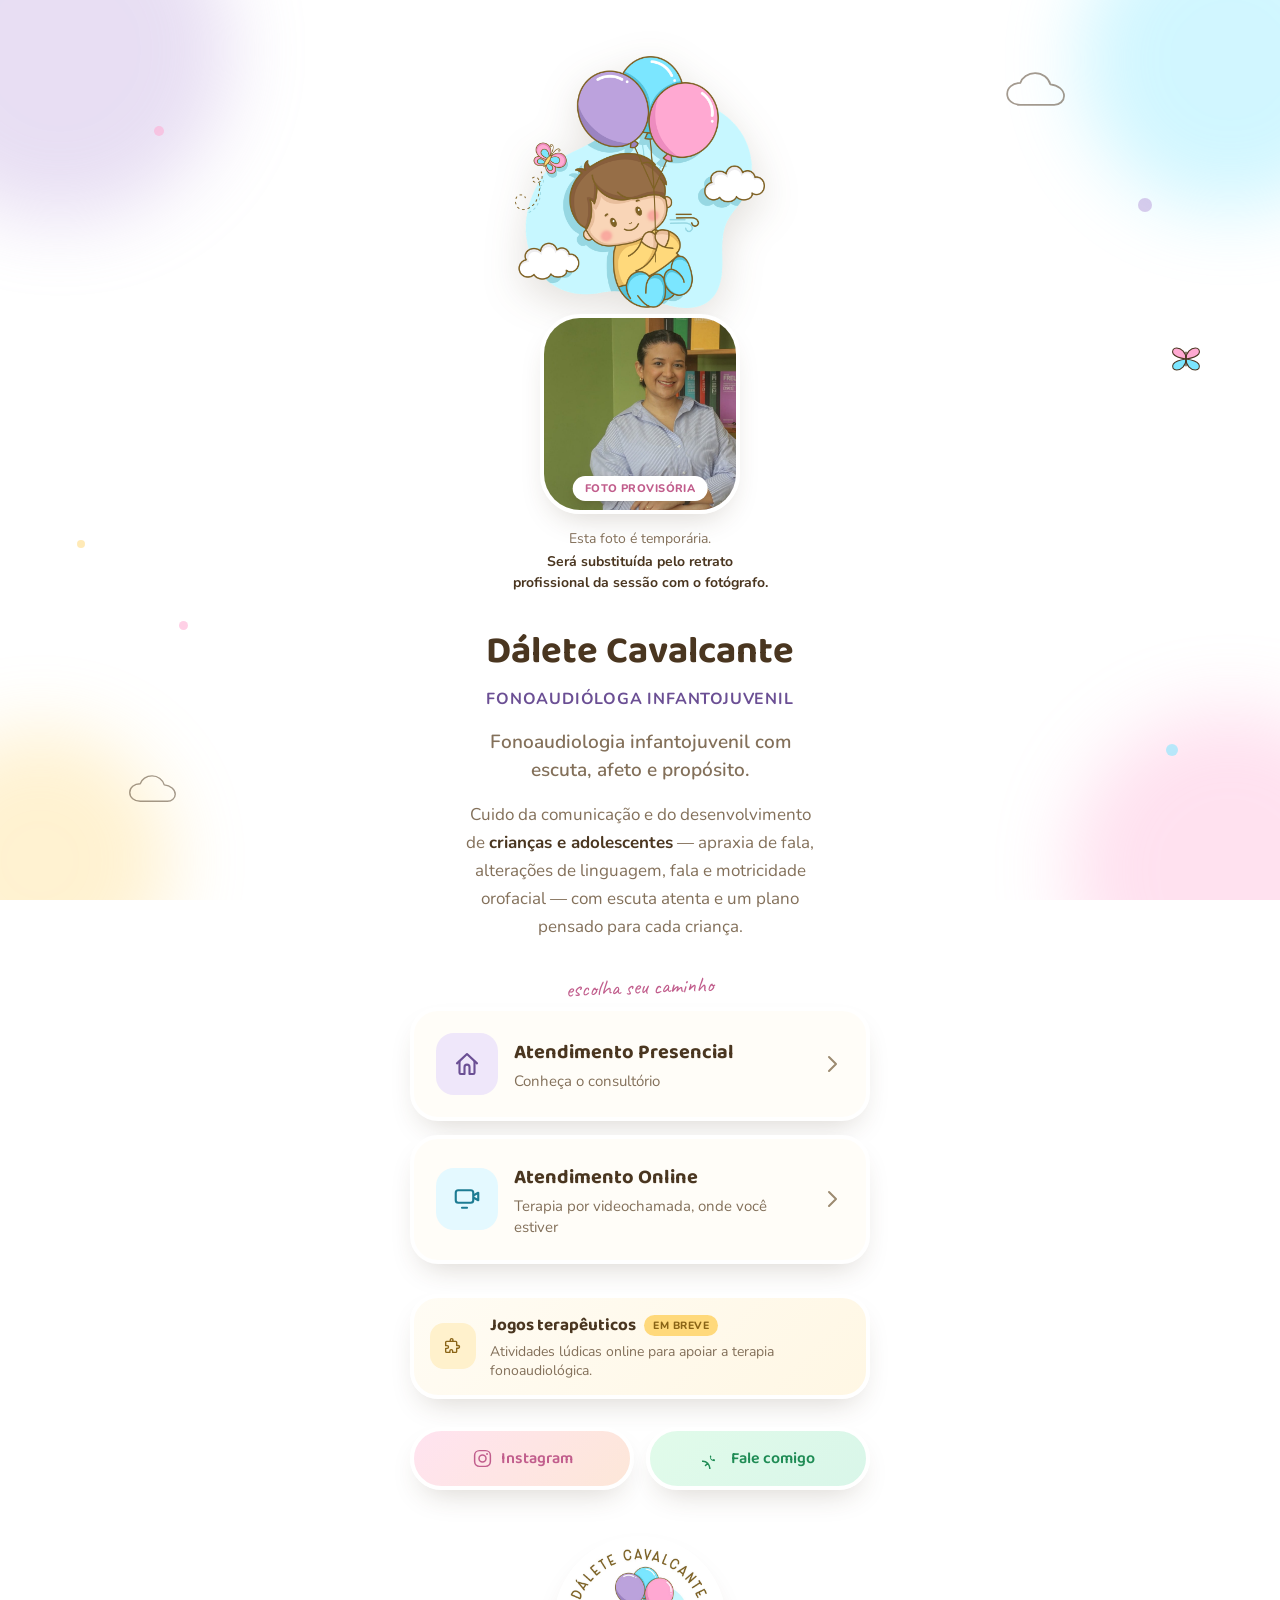
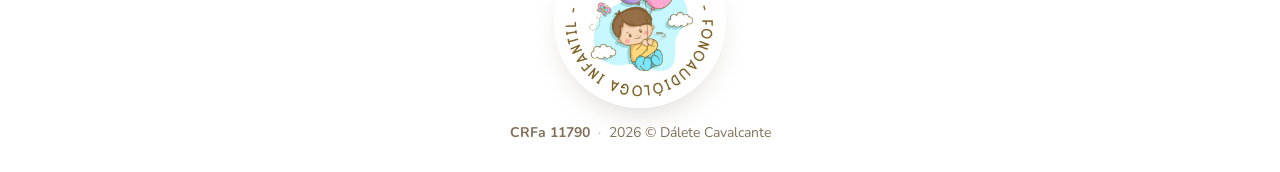
==== index.html @ 8e4f5c5f "subindo site de teste" ====
<!DOCTYPE html>
<html lang="pt-BR">
<head>
<meta charset="UTF-8">
<meta name="viewport" content="width=device-width, initial-scale=1.0">
<title>Dálete Cavalcante | Fonoaudióloga Infantojuvenil</title>
<meta name="description" content="Fonoaudiologia infantojuvenil com escuta, afeto e propósito. Apraxia de fala, alterações de linguagem, fala e motricidade orofacial — atendimento presencial e online.">
<meta name="theme-color" content="#BCA2DD">

<!-- Open Graph -->
<meta property="og:type" content="website">
<meta property="og:title" content="Dálete Cavalcante | Fonoaudióloga Infantojuvenil">
<meta property="og:description" content="Fonoaudiologia infantojuvenil com escuta, afeto e propósito. Atendimento presencial e online.">
<meta property="og:image" content="https://daletefono.com.br/assets/img/logo-principal.png">
<meta property="og:url" content="https://daletefono.com.br/">
<meta property="og:locale" content="pt_BR">

<link rel="icon" type="image/png" sizes="32x32" href="assets/img/favicon-32.png">
<link rel="apple-touch-icon" sizes="180x180" href="assets/img/favicon-180.png">

<link rel="preconnect" href="https://fonts.googleapis.com">
<link rel="preconnect" href="https://fonts.gstatic.com" crossorigin>
<link href="https://fonts.googleapis.com/css2?family=Baloo+2:wght@600;700;800&family=Nunito:wght@400;600;700;800&family=Caveat:wght@600&display=swap" rel="stylesheet">

<link rel="stylesheet" href="assets/css/style.css">
</head>
<body>

<!-- Ambient decorative background: soft blobs, confetti dots and faint
     brand motifs (cloud, butterfly) — a quiet echo of Dálete's own
     illustrated logo world, kept subtle so the page stays white. -->
<div class="ambient" aria-hidden="true">
  <div class="blob blob--purple"></div>
  <div class="blob blob--blue"></div>
  <div class="blob blob--pink"></div>
  <div class="blob blob--yellow"></div>

  <div class="dot" style="width:10px;height:10px;top:14%;left:12%;background:var(--pink);"></div>
  <div class="dot" style="width:14px;height:14px;top:22%;right:10%;background:var(--purple);"></div>
  <div class="dot" style="width:8px;height:8px;top:60%;left:6%;background:var(--yellow);"></div>
  <div class="dot" style="width:12px;height:12px;bottom:16%;right:8%;background:var(--blue);"></div>
  <div class="dot" style="width:9px;height:9px;bottom:30%;left:14%;background:var(--pink);"></div>

  <svg class="cloud-deco" style="top:8%; right:16%; width:70px;" viewBox="0 0 64 40" fill="none" xmlns="http://www.w3.org/2000/svg" aria-hidden="true">
    <path d="M14 30C7 30 2 25.5 2 20s5-10 12-10c1.6-5 7-9 13.5-9 6.7 0 12.4 4.4 13.9 10.3C48.5 11.9 54 16.4 54 22c0 4.4-4 8-9 8H14Z" stroke="#4A3620" stroke-width="1.6" stroke-linejoin="round"/>
  </svg>
  <svg class="cloud-deco" style="bottom:10%; left:10%; width:56px;" viewBox="0 0 64 40" fill="none" xmlns="http://www.w3.org/2000/svg" aria-hidden="true">
    <path d="M14 30C7 30 2 25.5 2 20s5-10 12-10c1.6-5 7-9 13.5-9 6.7 0 12.4 4.4 13.9 10.3C48.5 11.9 54 16.4 54 22c0 4.4-4 8-9 8H14Z" stroke="#4A3620" stroke-width="1.6" stroke-linejoin="round"/>
  </svg>

  <svg class="butterfly-deco" style="top:38%; right:6%;" viewBox="0 0 40 40" fill="none" xmlns="http://www.w3.org/2000/svg" aria-hidden="true">
    <path d="M20 20c0-8-6-13-11-13-4 0-6 3-4 7 2 3 8 5 15 6Z" fill="#FFA9D2" stroke="#4A3620" stroke-width="1.2"/>
    <path d="M20 20c0 8-6 13-11 13-4 0-6-3-4-7 2-3 8-5 15-6Z" fill="#7BE6FF" stroke="#4A3620" stroke-width="1.2"/>
    <path d="M20 20c0-8 6-13 11-13 4 0 6 3 4 7-2 3-8 5-15 6Z" fill="#FFA9D2" stroke="#4A3620" stroke-width="1.2"/>
    <path d="M20 20c0 8 6 13 11 13 4 0 6-3 4-7-2-3-8-5-15-6Z" fill="#7BE6FF" stroke="#4A3620" stroke-width="1.2"/>
    <line x1="20" y1="12" x2="20" y2="28" stroke="#4A3620" stroke-width="1.4" stroke-linecap="round"/>
  </svg>
</div>

<main class="page">

  <!-- Hero illustration — full artwork, uncropped -->
  <div class="hero-illustration">
    <img src="assets/img/icone-hero.png" alt="Ilustração de menino segurando balões roxo, azul e rosa, com nuvens e uma borboleta ao redor.">
  </div>

  <!-- Photo placeholder — using a reference photo of Dálete until the
       professional photo session happens. Clearly flagged as provisória. -->
  <div class="photo-frame">
    <img src="assets/img/foto-placeholder.jpg" alt="Foto provisória de Dálete Cavalcante, sorrindo, ambiente do consultório.">
    <span class="photo-badge">Foto provisória</span>
  </div>
  <p class="photo-caption">
    Esta foto é temporária.
    <strong>Será substituída pelo retrato profissional da sessão com o fotógrafo.</strong>
  </p>

  <!-- Identity -->
  <h1 class="name">Dálete Cavalcante</h1>
  <p class="role">Fonoaudióloga Infantojuvenil</p>
  <p class="tagline">Fonoaudiologia infantojuvenil com escuta, afeto e propósito.</p>

  <p class="bio">
    Cuido da comunicação e do desenvolvimento de <strong>crianças e adolescentes</strong> —
    apraxia de fala, alterações de linguagem, fala e motricidade orofacial —
    com escuta atenta e um plano pensado para cada criança.
  </p>

  <!-- Paths -->
  <p class="eyebrow-script">escolha seu caminho</p>
  <nav class="paths" aria-label="Formas de atendimento">
    <a class="sticker path-card path-card--presencial" href="/atendimentopresencial/">
      <span class="path-card__icon">
        <svg viewBox="0 0 24 24" fill="none" xmlns="http://www.w3.org/2000/svg" aria-hidden="true">
          <path d="M4 11.5 12 4l8 7.5" stroke="currentColor" stroke-width="1.7" stroke-linecap="round" stroke-linejoin="round"/>
          <path d="M6 10v9a1 1 0 0 0 1 1h3v-5.5a2 2 0 0 1 2-2 2 2 0 0 1 2 2V20h3a1 1 0 0 0 1-1v-9" stroke="currentColor" stroke-width="1.7" stroke-linecap="round" stroke-linejoin="round"/>
        </svg>
      </span>
      <span class="path-card__text">
        <span class="path-card__title">Atendimento Presencial</span>
        <span class="path-card__subtitle">Conheça o consultório</span>
      </span>
      <svg class="path-card__arrow" viewBox="0 0 24 24" fill="none" xmlns="http://www.w3.org/2000/svg" aria-hidden="true">
        <path d="M9 5l7 7-7 7" stroke="currentColor" stroke-width="2" stroke-linecap="round" stroke-linejoin="round"/>
      </svg>
    </a>

    <a class="sticker path-card path-card--online" href="/atendimentovirtual/">
      <span class="path-card__icon">
        <svg viewBox="0 0 24 24" fill="none" xmlns="http://www.w3.org/2000/svg" aria-hidden="true">
          <rect x="3" y="5" width="14" height="10" rx="2" stroke="currentColor" stroke-width="1.7"/>
          <path d="M17 9.2 21 7v6l-4-2.2" stroke="currentColor" stroke-width="1.7" stroke-linejoin="round"/>
          <path d="M8 19h4" stroke="currentColor" stroke-width="1.7" stroke-linecap="round"/>
        </svg>
      </span>
      <span class="path-card__text">
        <span class="path-card__title">Atendimento Online</span>
        <span class="path-card__subtitle">Terapia por videochamada, onde você estiver</span>
      </span>
      <svg class="path-card__arrow" viewBox="0 0 24 24" fill="none" xmlns="http://www.w3.org/2000/svg" aria-hidden="true">
        <path d="M9 5l7 7-7 7" stroke="currentColor" stroke-width="2" stroke-linecap="round" stroke-linejoin="round"/>
      </svg>
    </a>
  </nav>

  <!-- Jogos -->
  <div class="sticker games-card">
    <span class="games-card__icon">
      <svg viewBox="0 0 24 24" fill="none" xmlns="http://www.w3.org/2000/svg" aria-hidden="true">
        <path d="M9 7h1.5a1.5 1.5 0 1 0 0-3 1.5 1.5 0 0 0-1.5 1.4V7H5a1 1 0 0 0-1 1v3.6h1.6a1.5 1.5 0 1 1 0 3H4V18a1 1 0 0 0 1 1h3.6v-1.6a1.5 1.5 0 1 1 3 0V19H15a1 1 0 0 0 1-1v-3.6h1.6a1.5 1.5 0 1 0 0-3H16V8a1 1 0 0 0-1-1h-3.6" stroke="currentColor" stroke-width="1.5" stroke-linejoin="round"/>
      </svg>
    </span>
    <span class="games-card__text">
      <span class="games-card__title">Jogos terapêuticos <span class="badge-soon">Em breve</span></span>
      <span class="games-card__subtitle">Atividades lúdicas online para apoiar a terapia fonoaudiológica.</span>
    </span>
  </div>

  <!-- Social -->
  <div class="social-row">
    <a class="social-pill social-pill--instagram" href="https://www.instagram.com/fonodalete/" target="_blank" rel="noopener">
      <svg viewBox="0 0 24 24" fill="none" xmlns="http://www.w3.org/2000/svg" aria-hidden="true">
        <rect x="3" y="3" width="18" height="18" rx="5.5" stroke="currentColor" stroke-width="1.7"/>
        <circle cx="12" cy="12" r="4" stroke="currentColor" stroke-width="1.7"/>
        <circle cx="17.2" cy="6.8" r="1.1" fill="currentColor"/>
      </svg>
      Instagram
    </a>
    <a class="social-pill social-pill--whatsapp" href="https://wa.me/5585991667838" target="_blank" rel="noopener">
      <svg viewBox="0 0 24 24" fill="none" xmlns="http://www.w3.org/2000/svg" aria-hidden="true">
        <path d="M6.5 17.5 4 20l2.6-2.4A8 8 0 1 1 6.5 17.5Z" stroke="currentColor" stroke-width="1.7" stroke-linejoin="round"/>
        <path d="M9 10c0 3 2 5 5 5 .5 0 .9-.6.9-1.2l-.2-.6-1.6-.7-.9 1c-1-.5-1.9-1.4-2.4-2.4l1-.9-.7-1.6-.6-.2C9.6 9.1 9 9.5 9 10Z" fill="currentColor"/>
      </svg>
      Fale comigo
    </a>
  </div>

  <!-- Footer -->
  <footer class="site-footer">
    <img src="assets/img/sublogo.png" alt="Selo Dálete Cavalcante — Fonoaudióloga Infantil">
    <p>
      <span class="crfa">CRFa 11790</span>
      <span class="dot-sep">·</span>
      <span id="ano">2026</span> © Dálete Cavalcante
    </p>
  </footer>

</main>

<script src="assets/js/main.js"></script>
</body>
</html>
---- assets/css/style.css ----
/* =========================================================
   Dálete Cavalcante — Fonoaudióloga Infantojuvenil
   Cartão de visita digital
   ========================================================= */

:root {
  /* Brand palette */
  --purple: #BCA2DD;
  --purple-deep: #9B7FC4;
  --purple-ink: #6B4F94;
  --blue: #7BE6FF;
  --blue-deep: #3FC3E6;
  --blue-ink: #1D7C93;
  --pink: #FFA9D2;
  --pink-deep: #F787B7;
  --pink-ink: #C15D8C;
  --yellow: #FFD97B;
  --yellow-deep: #F0BB4A;
  --yellow-ink: #8A6416;

  /* Neutrals derived from the brand's outline/caption color */
  --ink: #4A3620;
  --ink-soft: #83705A;
  --ink-faint: #9C8A70;
  --paper: #FFFFFF;
  --paper-warm: #FFFDF8;
  --line: #EFE6D6;

  --shadow-sticker: 0 14px 30px -12px rgba(74, 54, 32, 0.22);
  --shadow-sticker-hover: 0 20px 34px -10px rgba(74, 54, 32, 0.28);

  --radius-lg: 28px;
  --radius-md: 20px;
  --radius-pill: 999px;

  --font-display: "Baloo 2", "Segoe UI Rounded", sans-serif;
  --font-body: "Nunito", "Segoe UI", sans-serif;
  --font-script: "Caveat", cursive;
}

* { box-sizing: border-box; }

html {
  scroll-behavior: smooth;
}

body {
  margin: 0;
  font-family: var(--font-body);
  color: var(--ink);
  background: var(--paper);
  -webkit-font-smoothing: antialiased;
  overflow-x: hidden;
}

img { max-width: 100%; display: block; }

a { color: inherit; text-decoration: none; }

button { font-family: inherit; }

.visually-hidden {
  position: absolute;
  width: 1px; height: 1px;
  overflow: hidden;
  clip: rect(0 0 0 0);
  white-space: nowrap;
}

/* Visible keyboard focus */
a:focus-visible,
button:focus-visible {
  outline: 3px solid var(--purple-deep);
  outline-offset: 3px;
  border-radius: 12px;
}

/* =========================================================
   Ambient background — soft blobs, confetti dots, line-art
   clouds and a drifting butterfly, echoing the brand's own
   promotional artwork. Kept faint so the page reads as white.
   ========================================================= */

.ambient {
  position: fixed;
  inset: 0;
  z-index: 0;
  pointer-events: none;
  overflow: hidden;
}

.blob {
  position: absolute;
  border-radius: 50%;
  filter: blur(38px);
  opacity: 0.35;
}
.blob--purple { width: 340px; height: 340px; top: -120px; left: -110px; background: var(--purple); }
.blob--blue   { width: 300px; height: 300px; top: -90px; right: -100px; background: var(--blue); }
.blob--pink   { width: 320px; height: 320px; bottom: -130px; right: -110px; background: var(--pink); }
.blob--yellow { width: 260px; height: 260px; bottom: -90px; left: -90px; background: var(--yellow); }

.dot {
  position: absolute;
  border-radius: 50%;
  opacity: 0.55;
}

.cloud-deco {
  position: absolute;
  opacity: 0.5;
}

.butterfly-deco {
  position: absolute;
  width: 34px;
  animation: drift 7s ease-in-out infinite;
}
.butterfly-deco path,
.butterfly-deco ellipse { }

@keyframes drift {
  0%, 100% { transform: translate(0, 0) rotate(-4deg); }
  50% { transform: translate(6px, -10px) rotate(4deg); }
}

@media (prefers-reduced-motion: reduce) {
  .butterfly-deco { animation: none; }
  html { scroll-behavior: auto; }
  * { animation-duration: 0.001ms !important; animation-iteration-count: 1 !important; transition-duration: 0.001ms !important; }
}

/* =========================================================
   Layout shell
   ========================================================= */

.page {
  position: relative;
  z-index: 1;
  max-width: 460px;
  margin: 0 auto;
  padding: 40px 20px 28px;
  display: flex;
  flex-direction: column;
  align-items: center;
}

@media (min-width: 600px) {
  .page { max-width: 500px; padding-top: 56px; }
}

/* =========================================================
   Sticker component — the page's signature treatment:
   a thick paper border + soft warm shadow, echoing the
   brand's own die-cut badge logo variants.
   ========================================================= */

.sticker {
  background: var(--paper-warm);
  border: 4px solid var(--paper);
  border-radius: var(--radius-lg);
  box-shadow: var(--shadow-sticker);
}

/* Note: no load-time "fade/rise in" animation on purpose — any
   approach that hides content until an animation completes risks
   showing a blank page to a tool or bot that captures a single
   frame before the timeline finishes. Content is simply present.
   Motion is reserved for direct interaction (button hover/focus
   below), which carries no such risk. */

/* =========================================================
   Header: hero illustration — shown whole, uncropped, so the
   full artwork (balloons, clouds, butterfly) reads clearly.
   ========================================================= */

.hero-illustration {
  width: 220px;
  margin-bottom: 6px;
  filter: drop-shadow(0 12px 20px rgba(74, 54, 32, 0.16));
}
.hero-illustration img {
  width: 100%;
  height: auto;
}

@media (min-width: 600px) {
  .hero-illustration { width: 250px; }
}

/* =========================================================
   Photo placeholder
   ========================================================= */

.photo-frame {
  width: 200px;
  height: 200px;
  border-radius: 40px;
  margin-bottom: 14px;
  position: relative;
  overflow: hidden;
  border: 4px solid var(--paper);
  box-shadow: var(--shadow-sticker);
}
.photo-frame img {
  width: 100%;
  height: 100%;
  object-fit: cover;
}

.photo-badge {
  position: absolute;
  bottom: 9px;
  left: 50%;
  transform: translateX(-50%);
  background: var(--paper);
  color: var(--pink-ink);
  font-family: var(--font-body);
  font-weight: 800;
  font-size: 11px;
  letter-spacing: .04em;
  text-transform: uppercase;
  padding: 5px 12px;
  border-radius: var(--radius-pill);
  box-shadow: 0 6px 14px -4px rgba(74, 54, 32, 0.35);
  white-space: nowrap;
}

.photo-caption {
  font-size: 14px;
  color: var(--ink-soft);
  text-align: center;
  margin: 0 0 28px;
  max-width: 260px;
  line-height: 1.5;
}
.photo-caption strong { color: var(--ink); display: block; font-size: 14px; margin-top: 2px; }

/* =========================================================
   Identity block
   ========================================================= */

.name {
  font-family: var(--font-display);
  font-weight: 700;
  font-size: clamp(30px, 7vw, 38px);
  margin: 0;
  text-align: center;
  color: var(--ink);
}

.role {
  font-family: var(--font-body);
  font-weight: 700;
  font-size: 16px;
  letter-spacing: .05em;
  text-transform: uppercase;
  color: var(--purple-ink);
  text-align: center;
  margin: 6px 0 18px;
}

.tagline {
  font-family: var(--font-body);
  font-weight: 600;
  font-size: 19px;
  line-height: 1.5;
  text-align: center;
  color: var(--ink-soft);
  max-width: 340px;
  margin: 0 0 16px;
}

.bio {
  font-size: 17px;
  line-height: 1.65;
  text-align: center;
  color: var(--ink-soft);
  max-width: 350px;
  margin: 0 0 32px;
}
.bio strong { color: var(--ink); font-weight: 700; }

/* =========================================================
   Handwritten eyebrow accent (used once, restrained)
   ========================================================= */

.eyebrow-script {
  font-family: var(--font-script);
  font-size: 22px;
  color: var(--pink-ink);
  transform: rotate(-2deg);
  margin: 0 0 6px;
  text-align: center;
}

/* =========================================================
   CTA sticker cards
   ========================================================= */

.paths {
  width: 100%;
  display: flex;
  flex-direction: column;
  gap: 14px;
  margin-bottom: 30px;
}

.path-card {
  display: flex;
  align-items: center;
  gap: 16px;
  padding: 22px 22px;
  text-align: left;
  transition: transform .22s ease, box-shadow .22s ease;
  cursor: pointer;
}
.path-card:hover,
.path-card:focus-visible {
  transform: translateY(-3px) rotate(-0.4deg);
  box-shadow: var(--shadow-sticker-hover);
}
.path-card:active { transform: translateY(-1px) rotate(0deg); }

.path-card__icon {
  flex: none;
  width: 62px;
  height: 62px;
  border-radius: 18px;
  display: flex;
  align-items: center;
  justify-content: center;
}
.path-card__icon svg { width: 30px; height: 30px; }

.path-card--presencial .path-card__icon { background: #EFE7FA; color: var(--purple-ink); }
.path-card--online .path-card__icon { background: #E4F9FF; color: var(--blue-ink); }

.path-card__text { flex: 1 1 auto; min-width: 0; }

.path-card__title {
  display: block;
  font-family: var(--font-display);
  font-weight: 700;
  font-size: 20px;
  color: var(--ink);
  margin: 0 0 3px;
}

.path-card__subtitle {
  display: block;
  font-size: 15px;
  color: var(--ink-soft);
  margin: 0;
  line-height: 1.4;
}

.path-card__arrow {
  flex: none;
  width: 24px;
  height: 24px;
  color: var(--ink-faint);
  transition: transform .22s ease;
}
.path-card:hover .path-card__arrow { transform: translateX(3px); }

/* =========================================================
   Jogos card (informational, coming soon)
   ========================================================= */

.games-card {
  width: 100%;
  display: flex;
  align-items: center;
  gap: 14px;
  padding: 14px 16px;
  margin-bottom: 28px;
  background: linear-gradient(135deg, #FFFCF4, #FFF7E4);
}

.games-card__icon {
  flex: none;
  width: 46px;
  height: 46px;
  border-radius: 14px;
  background: #FFF1CC;
  color: var(--yellow-ink);
  display: flex;
  align-items: center;
  justify-content: center;
}
.games-card__icon svg { width: 22px; height: 22px; }

.games-card__text { flex: 1 1 auto; min-width: 0; }
.games-card__title {
  font-family: var(--font-display);
  font-weight: 700;
  font-size: 17px;
  margin: 0 0 3px;
  display: flex;
  align-items: center;
  gap: 8px;
  flex-wrap: wrap;
}
.games-card__subtitle { display: block; font-size: 14px; color: var(--ink-soft); margin: 0; line-height: 1.4; }

.badge-soon {
  font-family: var(--font-body);
  font-weight: 800;
  font-size: 10.5px;
  letter-spacing: .05em;
  text-transform: uppercase;
  color: var(--yellow-ink);
  background: var(--yellow);
  padding: 3px 9px;
  border-radius: var(--radius-pill);
}

/* =========================================================
   Social row
   ========================================================= */

.social-row {
  width: 100%;
  display: flex;
  gap: 12px;
  margin-bottom: 8px;
}

.social-pill {
  flex: 1 1 0;
  display: flex;
  align-items: center;
  justify-content: center;
  gap: 8px;
  padding: 15px 10px;
  border-radius: var(--radius-pill);
  font-family: var(--font-display);
  font-weight: 600;
  font-size: 16px;
  transition: transform .2s ease, box-shadow .2s ease;
}
.social-pill svg { width: 21px; height: 21px; flex: none; }
.social-pill:hover, .social-pill:focus-visible { transform: translateY(-2px); box-shadow: var(--shadow-sticker-hover); }

.social-pill--instagram { background: linear-gradient(135deg, #FFE3F0, #FDE7D8); color: var(--pink-ink); border: 4px solid var(--paper); box-shadow: var(--shadow-sticker); }
.social-pill--whatsapp { background: linear-gradient(135deg, #E1FBEA, #D9F6E9); color: #1F8C55; border: 4px solid var(--paper); box-shadow: var(--shadow-sticker); }

/* =========================================================
   Footer
   ========================================================= */

.site-footer {
  margin-top: 38px;
  display: flex;
  flex-direction: column;
  align-items: center;
  gap: 14px;
}

.site-footer img {
  width: 172px;
  height: 172px;
  border-radius: 50%;
  box-shadow: var(--shadow-sticker);
  border: 4px solid var(--paper);
}

.site-footer p {
  font-size: 14px;
  color: var(--ink-soft);
  text-align: center;
  margin: 0;
  line-height: 1.6;
}

.site-footer .crfa {
  font-weight: 700;
  color: var(--ink-soft);
}

/* =========================================================
   Small helper: divider dot between footer lines
   ========================================================= */
.dot-sep { opacity: .6; margin: 0 4px; }

/* =========================================================================
   ATENDIMENTO PRESENCIAL — landing page components
   Namespaced with "lp-" (landing page) to avoid clashing with the
   business-card home page classes above, which this file also serves.
   ========================================================================= */

.lp-topbar {
  position: relative;
  z-index: 2;
  width: 100%;
  max-width: 900px;
  margin: 0 auto;
  padding: 22px 20px 0;
  display: flex;
  align-items: center;
  justify-content: center;
}
.lp-topbar__home {
  display: inline-flex;
  align-items: center;
  gap: 8px;
  font-family: var(--font-display);
  font-weight: 600;
  font-size: 14px;
  color: var(--ink-soft);
  padding: 8px 16px;
  border-radius: var(--radius-pill);
  background: var(--paper);
  border: 2px solid var(--line);
  transition: border-color .2s ease, color .2s ease;
}
.lp-topbar__home:hover { border-color: var(--purple-deep); color: var(--purple-ink); }
.lp-topbar__home svg { width: 16px; height: 16px; }

.lp-section {
  position: relative;
  z-index: 1;
  padding: 56px 20px;
}
.lp-section--tint-purple { background: #F8F3FC; }
.lp-section--tint-blue   { background: #EFFBFE; }
.lp-section--tint-cream  { background: #FFFAEF; }

@media (min-width: 700px) {
  .lp-section { padding: 84px 32px; }
}

.lp-inner { max-width: 760px; margin: 0 auto; }
.lp-inner--narrow { max-width: 640px; }

.lp-eyebrow {
  display: inline-flex;
  align-items: center;
  font-family: var(--font-body);
  font-weight: 800;
  font-size: 12.5px;
  letter-spacing: .08em;
  text-transform: uppercase;
  color: var(--purple-ink);
  background: #EFE7FA;
  padding: 7px 16px;
  border-radius: var(--radius-pill);
  margin: 0 0 18px;
}
.lp-eyebrow--blue { color: var(--blue-ink); background: #E4F9FF; }

.lp-h1 {
  font-family: var(--font-display);
  font-weight: 800;
  font-size: clamp(30px, 5.4vw, 44px);
  line-height: 1.15;
  color: var(--ink);
  margin: 0 0 18px;
  max-width: 16ch;
}

.lp-h2 {
  font-family: var(--font-display);
  font-weight: 700;
  font-size: clamp(24px, 3.6vw, 30px);
  line-height: 1.25;
  color: var(--ink);
  margin: 0 0 14px;
}

.lp-sub {
  font-size: 18px;
  line-height: 1.6;
  color: var(--ink-soft);
  max-width: 46ch;
  margin: 0 0 30px;
}

.lp-hero {
  padding-top: 28px;
  text-align: left;
}
.lp-hero__grid {
  display: grid;
  gap: 40px;
  align-items: center;
}
@media (min-width: 860px) {
  .lp-hero__grid { grid-template-columns: 1.1fr 0.9fr; }
}

.lp-hero__photo {
  width: 100%;
  aspect-ratio: 4 / 3;
  border-radius: var(--radius-lg);
  border: 4px solid var(--paper);
  box-shadow: var(--shadow-sticker);
  background: linear-gradient(160deg, #FBF3E6, #F3E9F9);
  display: flex;
  flex-direction: column;
  align-items: center;
  justify-content: center;
  gap: 10px;
  color: var(--ink-faint);
  position: relative;
}
.lp-hero__photo svg { width: 44px; height: 44px; }
.lp-hero__photo span {
  font-family: var(--font-body);
  font-weight: 700;
  font-size: 12.5px;
  letter-spacing: .04em;
  text-transform: uppercase;
  color: var(--ink-soft);
  text-align: center;
  padding: 0 20px;
}

/* Buttons */
.lp-btn {
  display: inline-flex;
  align-items: center;
  justify-content: center;
  gap: 10px;
  font-family: var(--font-display);
  font-weight: 700;
  font-size: 17px;
  padding: 17px 28px;
  border-radius: var(--radius-pill);
  transition: transform .2s ease, box-shadow .2s ease;
  border: none;
  cursor: pointer;
}
.lp-btn svg { width: 21px; height: 21px; flex: none; }
.lp-btn:hover, .lp-btn:focus-visible { transform: translateY(-2px); }

.lp-btn--primary {
  background: linear-gradient(135deg, #25D366, #1FAF57);
  color: #fff;
  box-shadow: 0 14px 28px -10px rgba(31, 175, 87, 0.55);
}
.lp-btn--primary:hover { box-shadow: 0 18px 32px -8px rgba(31, 175, 87, 0.6); }

.lp-btn--ghost {
  background: var(--paper);
  color: var(--purple-ink);
  border: 2px solid var(--purple);
}
.lp-btn--ghost:hover { background: #F5EFFC; }

.lp-actions {
  display: flex;
  flex-wrap: wrap;
  gap: 14px;
  margin-bottom: 6px;
}

/* Signs list ("para quem é") */
.lp-signs {
  list-style: none;
  margin: 0 0 30px;
  padding: 0;
  display: grid;
  gap: 14px;
}
@media (min-width: 640px) {
  .lp-signs { grid-template-columns: 1fr 1fr; gap: 16px; }
}
.lp-sign {
  display: flex;
  align-items: flex-start;
  gap: 14px;
  background: var(--paper);
  border-radius: var(--radius-md);
  padding: 16px 18px;
  box-shadow: 0 8px 18px -12px rgba(74,54,32,.25);
}
.lp-sign__icon {
  flex: none;
  width: 40px;
  height: 40px;
  border-radius: 12px;
  background: #EFE7FA;
  color: var(--purple-ink);
  display: flex;
  align-items: center;
  justify-content: center;
}
.lp-sign__icon svg { width: 20px; height: 20px; }
.lp-sign p {
  margin: 0;
  font-size: 15.5px;
  line-height: 1.5;
  color: var(--ink);
  padding-top: 8px;
}

.lp-note {
  font-size: 16px;
  color: var(--ink-soft);
  margin: 0 0 22px;
}
.lp-note strong { color: var(--ink); }

/* Steps ("como funciona") — numbered, because order is real here */
.lp-steps {
  list-style: none;
  margin: 0;
  padding: 0;
  counter-reset: step;
}
.lp-step {
  position: relative;
  display: flex;
  gap: 20px;
  padding-bottom: 34px;
}
.lp-step:last-child { padding-bottom: 0; }
.lp-step::before {
  content: "";
  position: absolute;
  left: 23px;
  top: 48px;
  bottom: 0;
  width: 2px;
  background: var(--line);
}
.lp-step:last-child::before { display: none; }

.lp-step__num {
  counter-increment: step;
  flex: none;
  width: 48px;
  height: 48px;
  border-radius: 50%;
  background: var(--paper);
  border: 3px solid var(--purple);
  color: var(--purple-ink);
  font-family: var(--font-display);
  font-weight: 800;
  font-size: 18px;
  display: flex;
  align-items: center;
  justify-content: center;
  z-index: 1;
}
.lp-step__num::before { content: counter(step); }

.lp-step__title {
  font-family: var(--font-display);
  font-weight: 700;
  font-size: 18.5px;
  color: var(--ink);
  margin: 8px 0 4px;
}
.lp-step__text {
  font-size: 15.5px;
  line-height: 1.55;
  color: var(--ink-soft);
  margin: 0;
  max-width: 48ch;
}

/* Differentials grid */
.lp-diff-grid {
  display: grid;
  gap: 16px;
  margin: 0;
}
@media (min-width: 640px) {
  .lp-diff-grid { grid-template-columns: 1fr 1fr; }
}
.lp-diff-card {
  padding: 22px;
}
.lp-diff-card__icon {
  width: 46px;
  height: 46px;
  border-radius: 14px;
  background: #E4F9FF;
  color: var(--blue-ink);
  display: flex;
  align-items: center;
  justify-content: center;
  margin-bottom: 14px;
}
.lp-diff-card__icon svg { width: 23px; height: 23px; }
.lp-diff-card__title {
  font-family: var(--font-display);
  font-weight: 700;
  font-size: 17px;
  color: var(--ink);
  margin: 0 0 6px;
}
.lp-diff-card__text {
  font-size: 15px;
  line-height: 1.55;
  color: var(--ink-soft);
  margin: 0;
}

/* Gallery + info ("conheça o consultório") */
.lp-gallery {
  display: grid;
  grid-template-columns: 1fr 1fr;
  gap: 14px;
  margin-bottom: 28px;
}
.lp-gallery__item {
  aspect-ratio: 4 / 3;
  border-radius: var(--radius-md);
  border: 3px solid var(--paper);
  box-shadow: 0 8px 18px -12px rgba(74,54,32,.3);
  background: linear-gradient(160deg, #FBF3E6, #F0EAF7);
  display: flex;
  flex-direction: column;
  align-items: center;
  justify-content: center;
  gap: 8px;
  color: var(--ink-faint);
  padding: 10px;
  text-align: center;
}
.lp-gallery__item svg { width: 26px; height: 26px; }
.lp-gallery__item span {
  font-size: 11.5px;
  font-weight: 700;
  letter-spacing: .03em;
  text-transform: uppercase;
  color: var(--ink-soft);
}

.lp-info-card {
  padding: 26px;
  display: grid;
  gap: 18px;
}
@media (min-width: 640px) {
  .lp-info-card { grid-template-columns: repeat(3, 1fr); }
}
.lp-info-row {
  display: flex;
  align-items: flex-start;
  gap: 12px;
}
.lp-info-row__icon {
  flex: none;
  width: 38px;
  height: 38px;
  border-radius: 11px;
  background: #FFF1CC;
  color: var(--yellow-ink);
  display: flex;
  align-items: center;
  justify-content: center;
}
.lp-info-row__icon svg { width: 18px; height: 18px; }
.lp-info-row__label {
  display: block;
  font-family: var(--font-display);
  font-weight: 700;
  font-size: 14.5px;
  color: var(--ink);
  margin-bottom: 2px;
}
.lp-info-row__value {
  display: block;
  font-size: 14px;
  color: var(--ink-soft);
  line-height: 1.5;
}
.lp-placeholder-tag {
  display: inline-block;
  font-size: 10.5px;
  font-weight: 800;
  letter-spacing: .04em;
  text-transform: uppercase;
  color: var(--pink-ink);
  background: #FFE9F2;
  padding: 2px 8px;
  border-radius: var(--radius-pill);
  margin-top: 4px;
}

/* FAQ — native <details>/<summary>, zero JS, fully robust */
.lp-faq { display: flex; flex-direction: column; gap: 12px; }
.lp-faq details {
  background: var(--paper);
  border-radius: var(--radius-md);
  padding: 4px 20px;
  box-shadow: 0 8px 18px -12px rgba(74,54,32,.22);
}
.lp-faq summary {
  list-style: none;
  cursor: pointer;
  display: flex;
  align-items: center;
  justify-content: space-between;
  gap: 14px;
  padding: 18px 0;
  font-family: var(--font-display);
  font-weight: 700;
  font-size: 16.5px;
  color: var(--ink);
}
.lp-faq summary::-webkit-details-marker { display: none; }
.lp-faq summary .chev {
  flex: none;
  width: 20px;
  height: 20px;
  color: var(--purple-ink);
  transition: transform .2s ease;
}
.lp-faq details[open] summary .chev { transform: rotate(180deg); }
.lp-faq .lp-faq__answer {
  margin: 0 0 18px;
  font-size: 15px;
  line-height: 1.6;
  color: var(--ink-soft);
}

/* Final CTA band */
.lp-final {
  background: linear-gradient(135deg, var(--purple-deep), var(--pink-deep));
  text-align: center;
  padding: 70px 20px;
}
.lp-final .lp-h2 { color: #fff; max-width: 22ch; margin: 0 auto 14px; }
.lp-final .lp-sub { color: rgba(255,255,255,.9); margin: 0 auto 30px; }
.lp-final .lp-btn--primary { box-shadow: 0 14px 28px -8px rgba(0,0,0,.35); }
.lp-final .lp-actions { justify-content: center; }

.lp-map-note {
  margin-top: 26px;
  display: inline-flex;
  align-items: center;
  gap: 10px;
  background: rgba(255,255,255,.16);
  color: #fff;
  font-size: 14px;
  padding: 10px 18px;
  border-radius: var(--radius-pill);
}
.lp-map-note svg { width: 18px; height: 18px; flex: none; }

/* Sticky mobile CTA — always visible, no scroll-based JS required */
.lp-sticky-cta {
  display: none;
}
@media (max-width: 720px) {
  .lp-sticky-cta {
    display: flex;
    position: fixed;
    left: 0; right: 0; bottom: 0;
    z-index: 40;
    padding: 12px 16px calc(12px + env(safe-area-inset-bottom));
    background: rgba(255,255,255,.92);
    backdrop-filter: blur(6px);
    border-top: 1px solid var(--line);
  }
  .lp-sticky-cta .lp-btn { flex: 1 1 auto; }
  .lp-final { padding-bottom: 110px; }
  body { padding-bottom: 76px; }
}

.lp-footer-spacer { height: 0; }

/* Blue theme override — used on the Atendimento Online page so its accent
   matches the "Atendimento Online" card's color on the home page, while
   reusing every component built for the presencial page. */
body.theme-blue .lp-step__num { border-color: var(--blue); color: var(--blue-ink); }
body.theme-blue .lp-btn--ghost { color: var(--blue-ink); border-color: var(--blue); }
body.theme-blue .lp-btn--ghost:hover { background: #EAFBFF; }
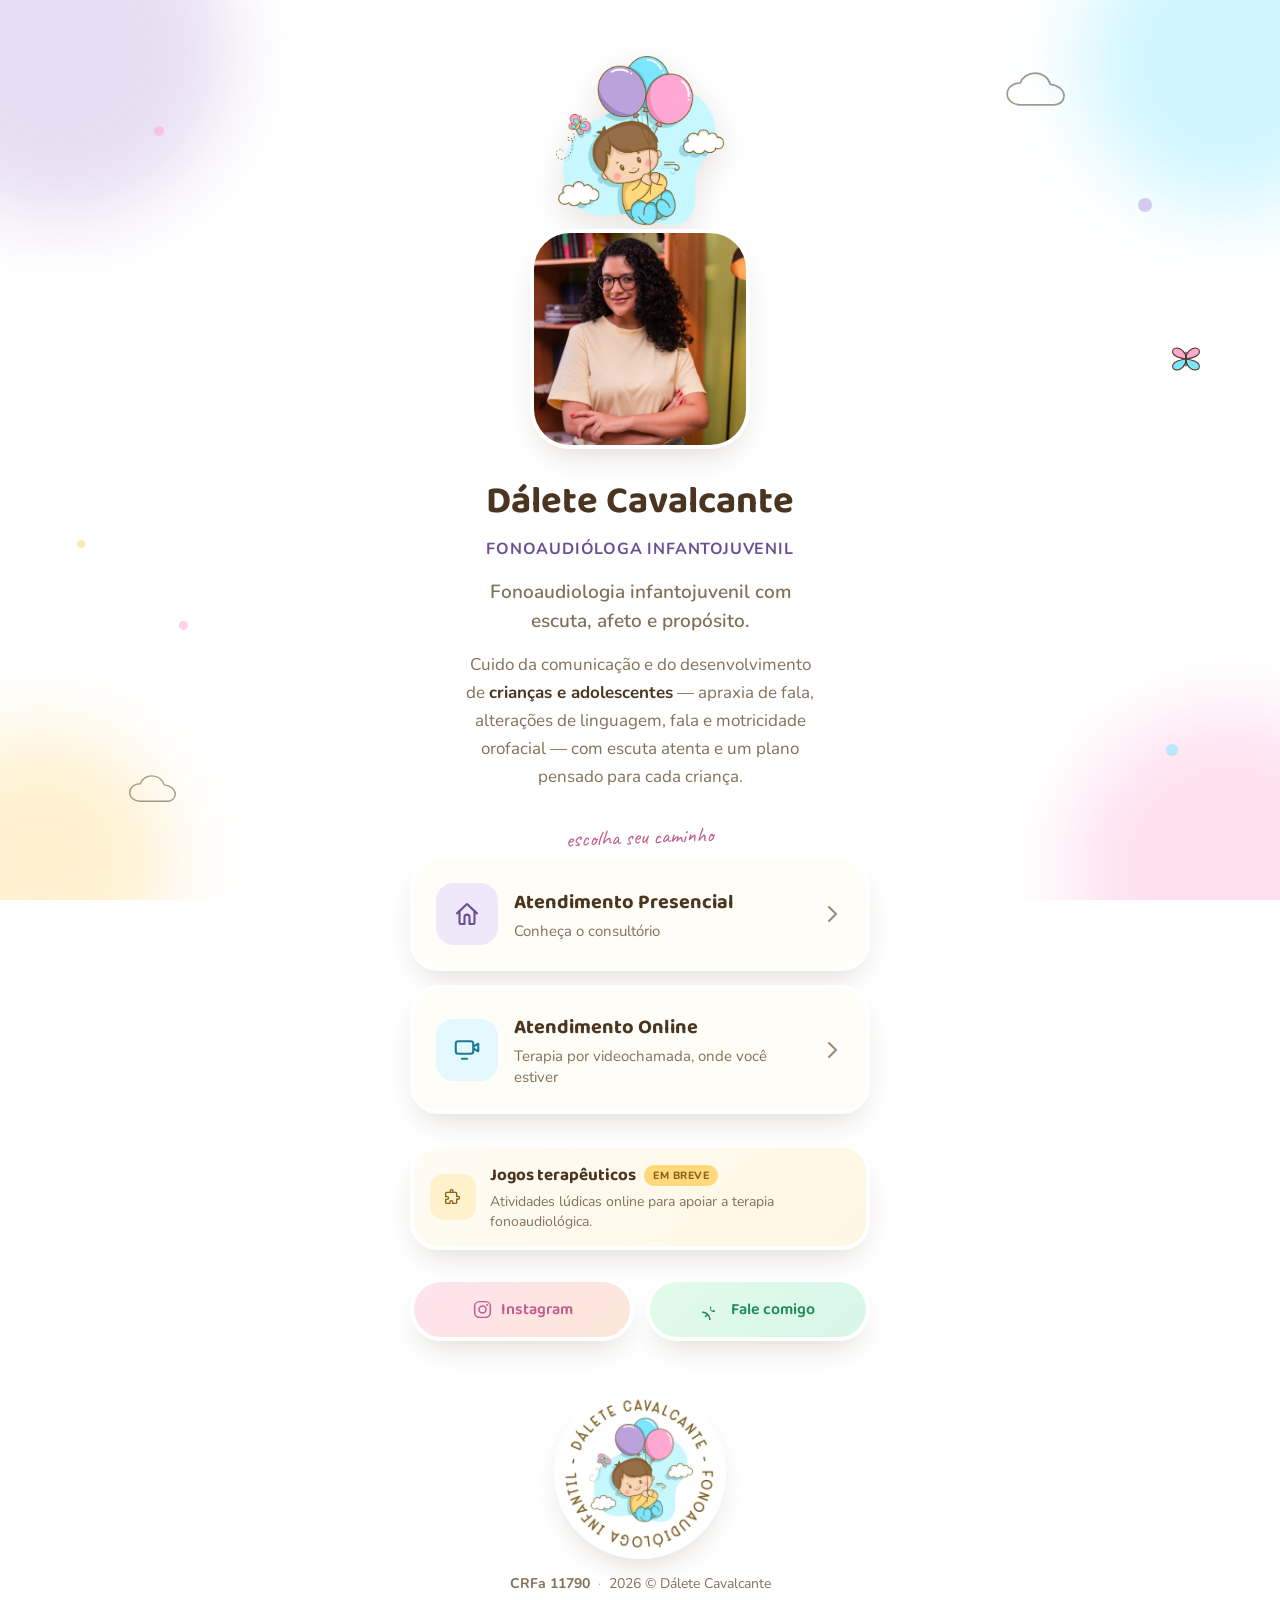
==== commit 1ec45843: "atualizacao site" ====
--- a/index.html
+++ b/index.html
@@ -59,21 +59,17 @@
 
 <main class="page">
 
-  <!-- Hero illustration — full artwork, uncropped -->
+  <!-- Hero illustration — full artwork, uncropped, kept small -->
   <div class="hero-illustration">
     <img src="assets/img/icone-hero.png" alt="Ilustração de menino segurando balões roxo, azul e rosa, com nuvens e uma borboleta ao redor.">
   </div>
 
-  <!-- Photo placeholder — using a reference photo of Dálete until the
-       professional photo session happens. Clearly flagged as provisória. -->
-  <div class="photo-frame">
-    <img src="assets/img/foto-placeholder.jpg" alt="Foto provisória de Dálete Cavalcante, sorrindo, ambiente do consultório.">
-    <span class="photo-badge">Foto provisória</span>
+  <!-- Profile photo — hover to see more photos of Dálete -->
+  <div class="photo-frame photo-swap">
+    <img src="assets/img/foto-home-principal.jpg" alt="Dálete Cavalcante sorrindo, de braços cruzados.">
+    <img src="assets/img/foto-home-hover1.jpg" alt="Dálete Cavalcante demonstrando um exercício terapêutico no notebook.">
+    <img src="assets/img/foto-home-hover2.jpg" alt="Dálete Cavalcante sentada no sofá.">
   </div>
-  <p class="photo-caption">
-    Esta foto é temporária.
-    <strong>Será substituída pelo retrato profissional da sessão com o fotógrafo.</strong>
-  </p>
 
   <!-- Identity -->
   <h1 class="name">Dálete Cavalcante</h1>
--- a/assets/css/style.css
+++ b/assets/css/style.css
@@ -1,6 +1,6 @@
 /* =========================================================
    Dálete Cavalcante — Fonoaudióloga Infantojuvenil
-   Cartão de visita digital
+   Site completo: cartão de visita + landing pages
    ========================================================= */
 
 :root {
@@ -116,8 +116,6 @@
   width: 34px;
   animation: drift 7s ease-in-out infinite;
 }
-.butterfly-deco path,
-.butterfly-deco ellipse { }
 
 @keyframes drift {
   0%, 100% { transform: translate(0, 0) rotate(-4deg); }
@@ -166,18 +164,19 @@
    approach that hides content until an animation completes risks
    showing a blank page to a tool or bot that captures a single
    frame before the timeline finishes. Content is simply present.
-   Motion is reserved for direct interaction (button hover/focus
-   below), which carries no such risk. */
-
-/* =========================================================
-   Header: hero illustration — shown whole, uncropped, so the
-   full artwork (balloons, clouds, butterfly) reads clearly.
+   Motion is reserved for direct interaction (button hover/focus,
+   photo hover-swap below), which carries no such risk. */
+
+/* =========================================================
+   Header: hero illustration — shown whole, uncropped.
+   Kept modest in size so it reads as a decorative flourish
+   above the real content, not the main visual.
    ========================================================= */
 
 .hero-illustration {
-  width: 220px;
-  margin-bottom: 6px;
-  filter: drop-shadow(0 12px 20px rgba(74, 54, 32, 0.16));
+  width: 150px;
+  margin-bottom: 4px;
+  filter: drop-shadow(0 10px 16px rgba(74, 54, 32, 0.14));
 }
 .hero-illustration img {
   width: 100%;
@@ -185,18 +184,21 @@
 }
 
 @media (min-width: 600px) {
-  .hero-illustration { width: 250px; }
-}
-
-/* =========================================================
-   Photo placeholder
+  .hero-illustration { width: 168px; }
+}
+
+/* =========================================================
+   Profile photo — square (1:1), with a hover-swap gallery.
+   Default state (and touch devices, which have no hover)
+   always shows the first image; the swap is a pure-CSS
+   enhancement that only ever runs on top of that safe default.
    ========================================================= */
 
 .photo-frame {
-  width: 200px;
-  height: 200px;
+  width: 220px;
+  height: 220px;
   border-radius: 40px;
-  margin-bottom: 14px;
+  margin-bottom: 22px;
   position: relative;
   overflow: hidden;
   border: 4px solid var(--paper);
@@ -206,35 +208,37 @@
   width: 100%;
   height: 100%;
   object-fit: cover;
-}
-
-.photo-badge {
+  aspect-ratio: 1 / 1;
+}
+
+/* Hover-swap gallery: up to 3 stacked photos. Image 1 is the
+   default/static/no-JS/touch state. On hover (pointer devices
+   only), the three cycle in sequence for as long as the pointer
+   stays over the frame. */
+.photo-swap { position: relative; }
+.photo-swap img {
   position: absolute;
-  bottom: 9px;
-  left: 50%;
-  transform: translateX(-50%);
-  background: var(--paper);
-  color: var(--pink-ink);
-  font-family: var(--font-body);
-  font-weight: 800;
-  font-size: 11px;
-  letter-spacing: .04em;
-  text-transform: uppercase;
-  padding: 5px 12px;
-  border-radius: var(--radius-pill);
-  box-shadow: 0 6px 14px -4px rgba(74, 54, 32, 0.35);
-  white-space: nowrap;
-}
-
-.photo-caption {
-  font-size: 14px;
-  color: var(--ink-soft);
-  text-align: center;
-  margin: 0 0 28px;
-  max-width: 260px;
-  line-height: 1.5;
-}
-.photo-caption strong { color: var(--ink); display: block; font-size: 14px; margin-top: 2px; }
+  inset: 0;
+  opacity: 0;
+  transition: opacity .4s ease;
+}
+.photo-swap img:first-child { position: relative; opacity: 1; }
+
+@media (hover: hover) {
+  @keyframes photoSwapShow1 { 0%, 33.32% { opacity: 1; } 33.33%, 100% { opacity: 0; } }
+  @keyframes photoSwapShow2 { 0%, 33.32% { opacity: 0; } 33.33%, 66.65% { opacity: 1; } 66.66%, 100% { opacity: 0; } }
+  @keyframes photoSwapShow3 { 0%, 66.65% { opacity: 0; } 66.66%, 100% { opacity: 1; } }
+
+  .photo-swap:hover img:nth-child(1) { animation: photoSwapShow1 4.5s steps(1, end) infinite; }
+  .photo-swap:hover img:nth-child(2) { animation: photoSwapShow2 4.5s steps(1, end) infinite; }
+  .photo-swap:hover img:nth-child(3) { animation: photoSwapShow3 4.5s steps(1, end) infinite; }
+}
+
+@media (prefers-reduced-motion: reduce) {
+  .photo-swap:hover img { animation: none !important; }
+  .photo-swap:hover img:first-child { opacity: 1; }
+  .photo-swap:hover img:not(:first-child) { opacity: 0; }
+}
 
 /* =========================================================
    Identity block
@@ -479,15 +483,12 @@
   color: var(--ink-soft);
 }
 
-/* =========================================================
-   Small helper: divider dot between footer lines
-   ========================================================= */
 .dot-sep { opacity: .6; margin: 0 4px; }
 
 /* =========================================================================
-   ATENDIMENTO PRESENCIAL — landing page components
-   Namespaced with "lp-" (landing page) to avoid clashing with the
-   business-card home page classes above, which this file also serves.
+   LANDING PAGES (Atendimento Presencial / Atendimento Online)
+   Namespaced with "lp-" to avoid clashing with the business-card
+   home page classes above, which this file also serves.
    ========================================================================= */
 
 .lp-topbar {
@@ -590,31 +591,21 @@
   .lp-hero__grid { grid-template-columns: 1.1fr 0.9fr; }
 }
 
+/* Hero photo — square (1:1), real photograph */
 .lp-hero__photo {
   width: 100%;
-  aspect-ratio: 4 / 3;
+  max-width: 420px;
+  aspect-ratio: 1 / 1;
   border-radius: var(--radius-lg);
   border: 4px solid var(--paper);
   box-shadow: var(--shadow-sticker);
-  background: linear-gradient(160deg, #FBF3E6, #F3E9F9);
-  display: flex;
-  flex-direction: column;
-  align-items: center;
-  justify-content: center;
-  gap: 10px;
-  color: var(--ink-faint);
-  position: relative;
-}
-.lp-hero__photo svg { width: 44px; height: 44px; }
-.lp-hero__photo span {
-  font-family: var(--font-body);
-  font-weight: 700;
-  font-size: 12.5px;
-  letter-spacing: .04em;
-  text-transform: uppercase;
-  color: var(--ink-soft);
-  text-align: center;
-  padding: 0 20px;
+  overflow: hidden;
+  margin: 0 auto;
+}
+.lp-hero__photo img {
+  width: 100%;
+  height: 100%;
+  object-fit: cover;
 }
 
 /* Buttons */
@@ -800,7 +791,7 @@
   margin: 0;
 }
 
-/* Gallery + info ("conheça o consultório") */
+/* Photo gallery ("Fotos") — real square photographs */
 .lp-gallery {
   display: grid;
   grid-template-columns: 1fr 1fr;
@@ -808,28 +799,19 @@
   margin-bottom: 28px;
 }
 .lp-gallery__item {
-  aspect-ratio: 4 / 3;
+  aspect-ratio: 1 / 1;
   border-radius: var(--radius-md);
   border: 3px solid var(--paper);
   box-shadow: 0 8px 18px -12px rgba(74,54,32,.3);
-  background: linear-gradient(160deg, #FBF3E6, #F0EAF7);
-  display: flex;
-  flex-direction: column;
-  align-items: center;
-  justify-content: center;
-  gap: 8px;
-  color: var(--ink-faint);
-  padding: 10px;
-  text-align: center;
-}
-.lp-gallery__item svg { width: 26px; height: 26px; }
-.lp-gallery__item span {
-  font-size: 11.5px;
-  font-weight: 700;
-  letter-spacing: .03em;
-  text-transform: uppercase;
-  color: var(--ink-soft);
-}
+  overflow: hidden;
+}
+.lp-gallery__item img {
+  width: 100%;
+  height: 100%;
+  object-fit: cover;
+  transition: transform .3s ease;
+}
+.lp-gallery__item:hover img { transform: scale(1.04); }
 
 .lp-info-card {
   padding: 26px;
@@ -837,7 +819,7 @@
   gap: 18px;
 }
 @media (min-width: 640px) {
-  .lp-info-card { grid-template-columns: repeat(3, 1fr); }
+  .lp-info-card { grid-template-columns: repeat(2, 1fr); }
 }
 .lp-info-row {
   display: flex;
@@ -869,18 +851,6 @@
   font-size: 14px;
   color: var(--ink-soft);
   line-height: 1.5;
-}
-.lp-placeholder-tag {
-  display: inline-block;
-  font-size: 10.5px;
-  font-weight: 800;
-  letter-spacing: .04em;
-  text-transform: uppercase;
-  color: var(--pink-ink);
-  background: #FFE9F2;
-  padding: 2px 8px;
-  border-radius: var(--radius-pill);
-  margin-top: 4px;
 }
 
 /* FAQ — native <details>/<summary>, zero JS, fully robust */
@@ -964,8 +934,6 @@
   body { padding-bottom: 76px; }
 }
 
-.lp-footer-spacer { height: 0; }
-
 /* Blue theme override — used on the Atendimento Online page so its accent
    matches the "Atendimento Online" card's color on the home page, while
    reusing every component built for the presencial page. */
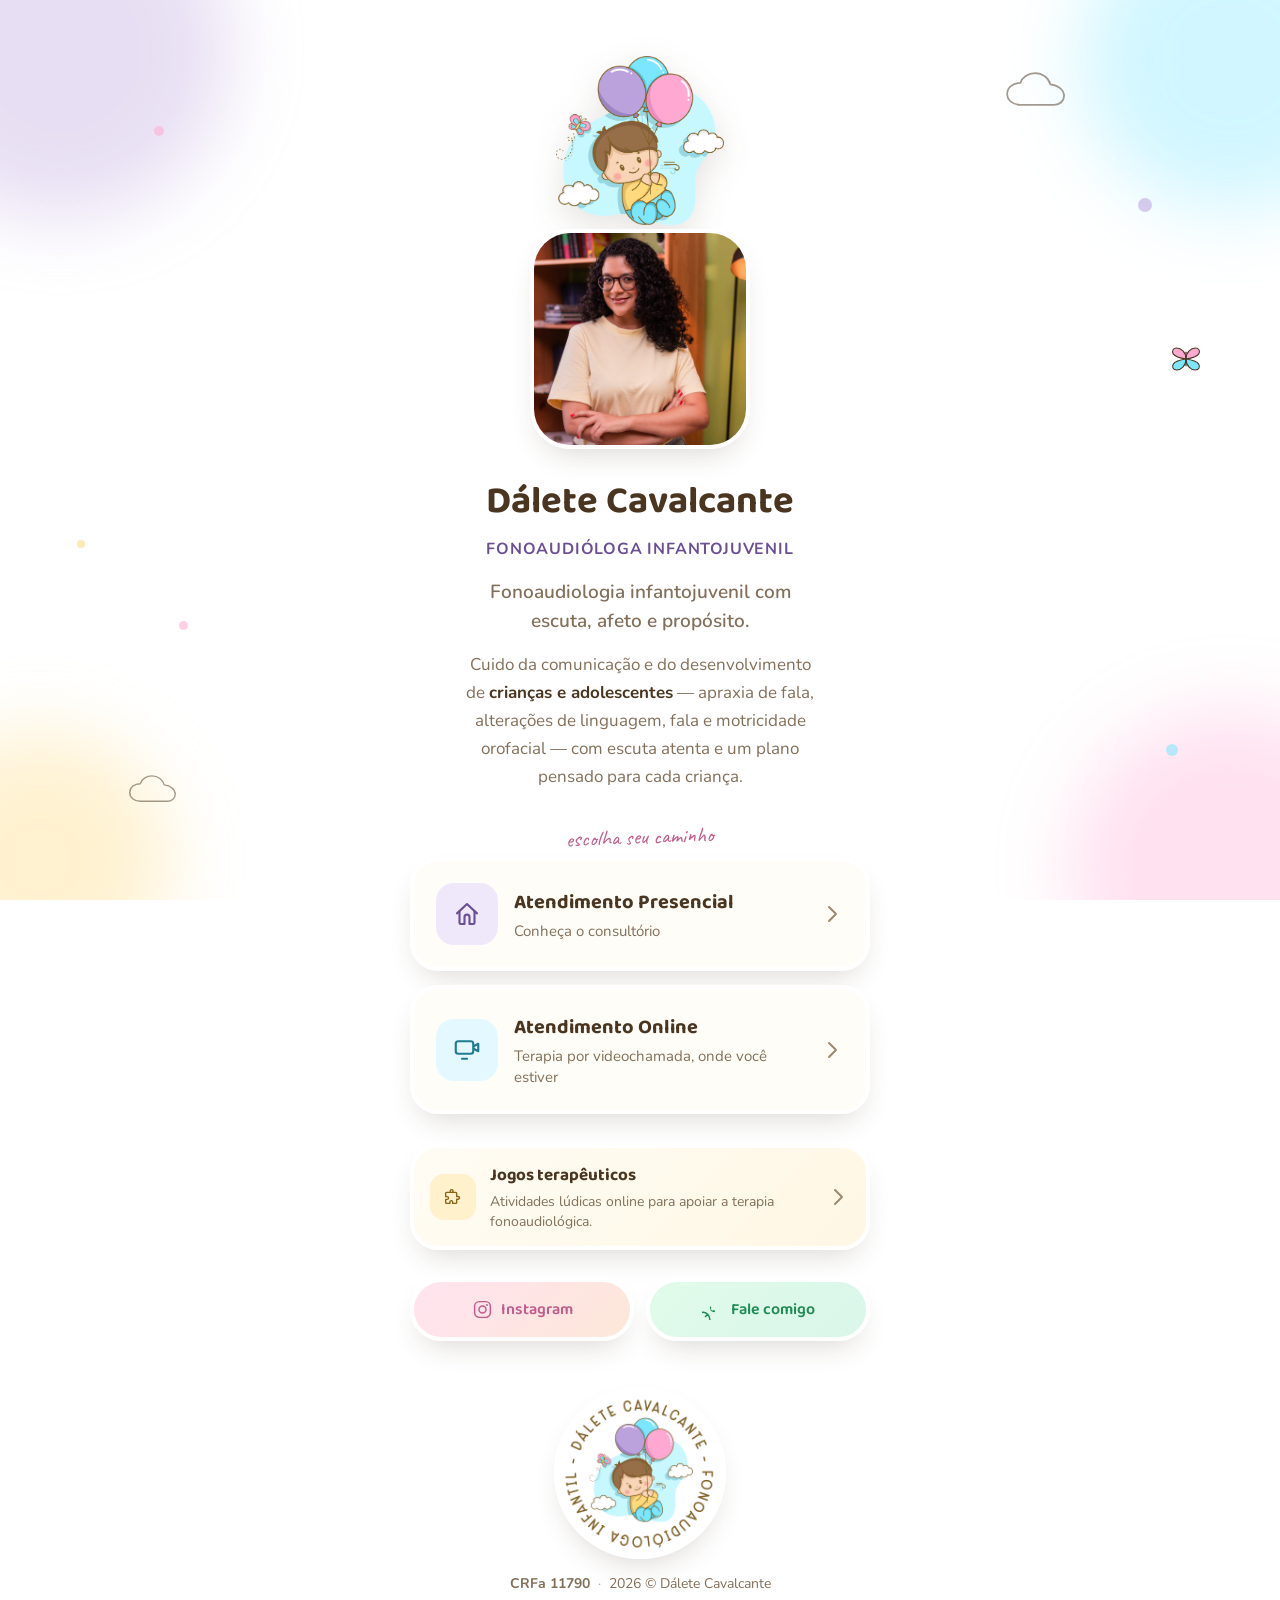
==== commit a0e4b793: "atualizar botao jogos" ====
--- a/index.html
+++ b/index.html
@@ -120,17 +120,20 @@
   </nav>
 
   <!-- Jogos -->
-  <div class="sticker games-card">
+  <a class="sticker games-card" href="https://brincolargames.com.br/" target="_blank" rel="noopener">
     <span class="games-card__icon">
       <svg viewBox="0 0 24 24" fill="none" xmlns="http://www.w3.org/2000/svg" aria-hidden="true">
         <path d="M9 7h1.5a1.5 1.5 0 1 0 0-3 1.5 1.5 0 0 0-1.5 1.4V7H5a1 1 0 0 0-1 1v3.6h1.6a1.5 1.5 0 1 1 0 3H4V18a1 1 0 0 0 1 1h3.6v-1.6a1.5 1.5 0 1 1 3 0V19H15a1 1 0 0 0 1-1v-3.6h1.6a1.5 1.5 0 1 0 0-3H16V8a1 1 0 0 0-1-1h-3.6" stroke="currentColor" stroke-width="1.5" stroke-linejoin="round"/>
       </svg>
     </span>
     <span class="games-card__text">
-      <span class="games-card__title">Jogos terapêuticos <span class="badge-soon">Em breve</span></span>
+      <span class="games-card__title">Jogos terapêuticos</span>
       <span class="games-card__subtitle">Atividades lúdicas online para apoiar a terapia fonoaudiológica.</span>
     </span>
-  </div>
+    <svg class="path-card__arrow" viewBox="0 0 24 24" fill="none" xmlns="http://www.w3.org/2000/svg" aria-hidden="true">
+      <path d="M9 5l7 7-7 7" stroke="currentColor" stroke-width="2" stroke-linecap="round" stroke-linejoin="round"/>
+    </svg>
+  </a>
 
   <!-- Social -->
   <div class="social-row">
--- a/assets/css/style.css
+++ b/assets/css/style.css
@@ -369,7 +369,7 @@
 .path-card:hover .path-card__arrow { transform: translateX(3px); }
 
 /* =========================================================
-   Jogos card (informational, coming soon)
+   Jogos card (link para o site de jogos)
    ========================================================= */
 
 .games-card {
@@ -380,7 +380,17 @@
   padding: 14px 16px;
   margin-bottom: 28px;
   background: linear-gradient(135deg, #FFFCF4, #FFF7E4);
-}
+  text-align: left;
+  cursor: pointer;
+  transition: transform .22s ease, box-shadow .22s ease;
+}
+.games-card:hover,
+.games-card:focus-visible {
+  transform: translateY(-3px) rotate(-0.4deg);
+  box-shadow: var(--shadow-sticker-hover);
+}
+.games-card:active { transform: translateY(-1px) rotate(0deg); }
+.games-card:hover .path-card__arrow { transform: translateX(3px); }
 
 .games-card__icon {
   flex: none;
@@ -407,18 +417,6 @@
   flex-wrap: wrap;
 }
 .games-card__subtitle { display: block; font-size: 14px; color: var(--ink-soft); margin: 0; line-height: 1.4; }
-
-.badge-soon {
-  font-family: var(--font-body);
-  font-weight: 800;
-  font-size: 10.5px;
-  letter-spacing: .05em;
-  text-transform: uppercase;
-  color: var(--yellow-ink);
-  background: var(--yellow);
-  padding: 3px 9px;
-  border-radius: var(--radius-pill);
-}
 
 /* =========================================================
    Social row
